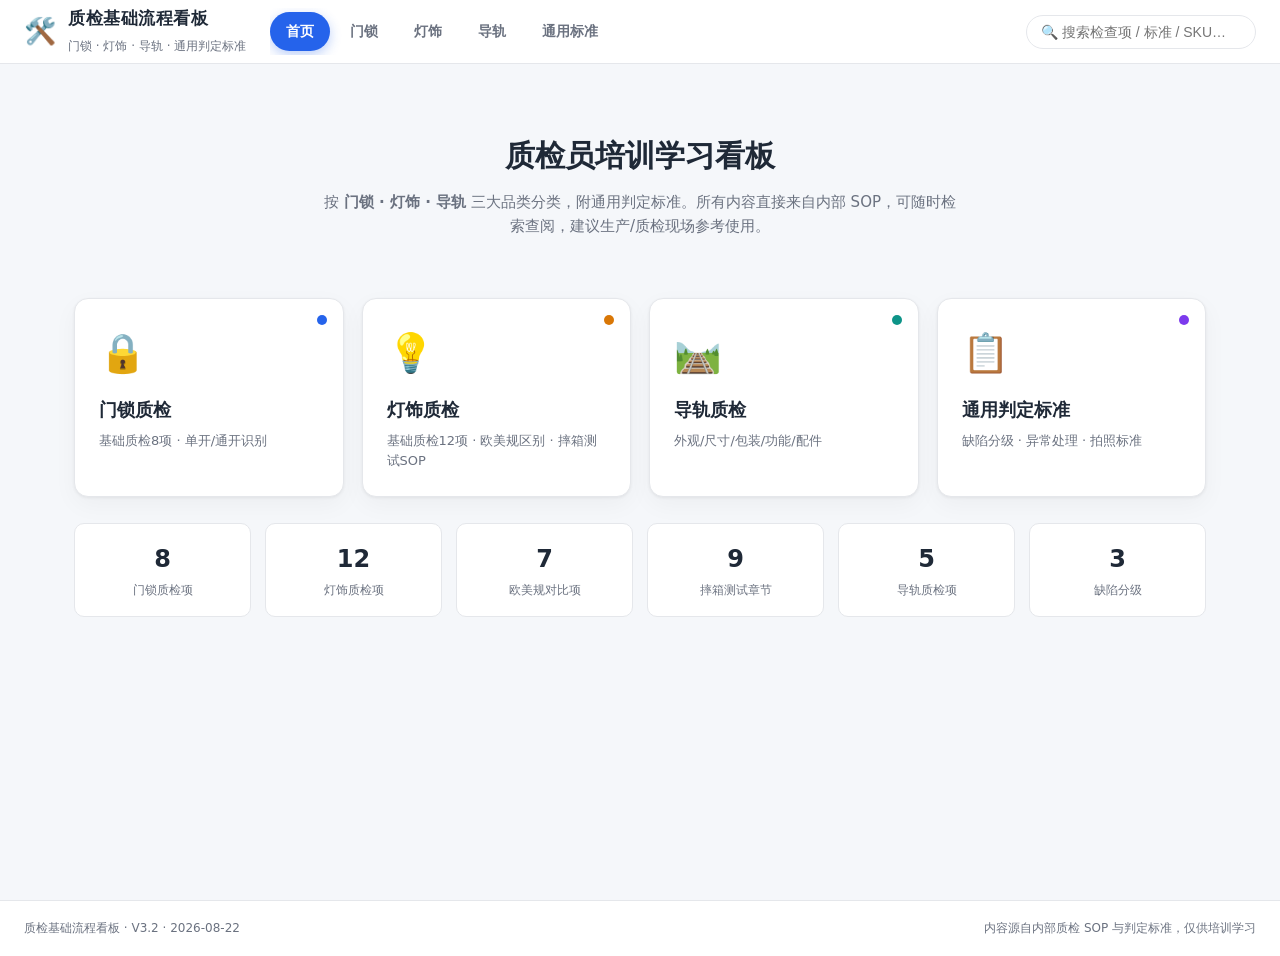
==== index.html @ 4787b9de "V3.2 · 2026-08-22 灯饰 4 项改名 + ?v= 升级 20260822b（index.html ?v=20260822b）" ====
<!DOCTYPE html>
<html lang="zh-CN">
<head>
<meta charset="UTF-8">
<meta name="viewport" content="width=device-width, initial-scale=1.0">
<title>质检基础流程看板 · 门锁 / 灯饰 / 导轨</title>
<link rel="icon" href="data:image/svg+xml,<svg xmlns='http://www.w3.org/2000/svg' viewBox='0 0 100 100'><text y='.9em' font-size='90'>🛠️</text></svg>">
<link rel="stylesheet" href="style.css?v=20260822bb">
</head>
<body>
<header class="topbar">
  <div class="brand">
    <span class="logo">🛠️</span>
    <div class="brand-text">
      <h1>质检基础流程看板</h1>
      <span class="sub">门锁 · 灯饰 · 导轨 · 通用判定标准</span>
    </div>
  </div>
  <nav class="tabs">
    <a href="#/home" class="tab" data-route="home">首页</a>
    <a href="#/lock" class="tab" data-route="lock">门锁</a>
    <a href="#/light" class="tab" data-route="light">灯饰</a>
    <a href="#/track" class="tab" data-route="track">导轨</a>
    <a href="#/standard" class="tab" data-route="standard">通用标准</a>
  </nav>
  <div class="search">
    <input id="searchBox" type="search" placeholder="🔍 搜索检查项 / 标准 / SKU…" autocomplete="off">
  </div>
</header>

<main id="view" class="view"></main>

<footer class="footer">
  <span>质检基础流程看板 <span id="ver"></span></span>
  <span>内容源自内部质检 SOP 与判定标准，仅供培训学习</span>
</footer>

<script src="data.js?v=20260822bb"></script>
<script src="app.js?v=20260822bb"></script>
</body>
</html>
---- style.css ----
:root{
  --bg:#f5f7fa; --card:#fff; --ink:#1f2937; --muted:#6b7280;
  --line:#e5e7eb; --primary:#2563eb; --accent:#0d9488;
  --ok:#16a34a; --warn:#d97706; --bad:#dc2626;
  --radius:14px; --shadow:0 1px 3px rgba(0,0,0,.06),0 8px 24px rgba(0,0,0,.04);
}
*{box-sizing:border-box}
html{scroll-behavior:smooth}
body{
  margin:0;font-family:"Microsoft YaHei","PingFang SC","Segoe UI",system-ui,sans-serif;
  background:var(--bg);color:var(--ink);line-height:1.6;
}
/* ===== topbar ===== */
.topbar{
  position:sticky;top:0;z-index:50;display:flex;align-items:center;gap:24px;
  padding:0 24px;height:64px;background:rgba(255,255,255,.92);
  backdrop-filter:blur(8px);border-bottom:1px solid var(--line);
}
.brand{display:flex;align-items:center;gap:12px;flex-shrink:0}
.logo{font-size:26px}
.brand-text h1{font-size:17px;margin:0;letter-spacing:.5px}
.brand-text .sub{font-size:12px;color:var(--muted)}
.tabs{
  display:flex;gap:4px;
  flex:1;min-width:0;
  overflow-x:auto;overflow-y:hidden;
  scrollbar-width:none;-ms-overflow-style:none;
  padding:4px 0;
}
.tabs::-webkit-scrollbar{display:none}
.tab{
  flex-shrink:0;
  padding:8px 16px;border-radius:999px;text-decoration:none;color:var(--muted);
  font-size:14px;font-weight:600;transition:.15s;white-space:nowrap;
  -webkit-tap-highlight-color:transparent;
}
.tab:hover{background:#eef2f7;color:var(--ink)}
.tab.active{background:var(--primary);color:#fff;box-shadow:0 4px 12px rgba(37,99,235,.3)}
.search{flex-shrink:0;margin-left:auto}
.search input{
  width:230px;padding:8px 14px;border:1px solid var(--line);border-radius:999px;
  font-size:14px;outline:none;background:#fff;transition:.15s;
}
.search input:focus{border-color:var(--primary);box-shadow:0 0 0 3px rgba(37,99,235,.12)}

/* ===== main view ===== */
.view{max-width:1180px;margin:0 auto;padding:28px 24px 80px;min-height:calc(100vh - 64px)}

/* ===== footer ===== */
.footer{
  display:flex;justify-content:space-between;flex-wrap:wrap;gap:8px;
  padding:18px 24px;border-top:1px solid var(--line);color:var(--muted);
  font-size:12px;background:#fff;
}

/* ===== page head ===== */
.page-head{margin-bottom:24px}
.page-head h2{margin:0 0 6px;font-size:26px;display:flex;align-items:center;gap:10px}
.page-head p{margin:0;color:var(--muted);font-size:14px}
.crumbs{font-size:12px;color:var(--muted);margin-bottom:10px}
.crumbs a{color:var(--primary);text-decoration:none}

/* ===== card ===== */
.card{
  background:var(--card);border-radius:var(--radius);padding:22px 24px;
  box-shadow:var(--shadow);margin-bottom:20px;border:1px solid var(--line);
}
.card-title{display:flex;align-items:center;justify-content:space-between;gap:12px;margin-bottom:14px}
.card-title h3{margin:0;font-size:18px}
.card-title .src{font-size:11px;color:var(--muted);background:#f3f4f6;padding:3px 9px;border-radius:6px;white-space:nowrap}
.note{font-size:13px;color:var(--muted);margin:-4px 0 16px}

/* ===== table ===== */
.table-wrap{overflow-x:auto;-webkit-overflow-scrolling:touch;margin:0 -4px;padding:0 4px}
table{width:100%;border-collapse:collapse;font-size:14px;table-layout:fixed;min-width:480px}
th,td{text-align:left;padding:11px 15px;border-bottom:1px solid var(--line);vertical-align:top;word-break:break-word}
th{background:#f9fafb;font-weight:600;color:#374151;position:sticky;top:0}
tbody tr:hover{background:#fafbfc}
table.col2 th:first-child,table.col2 td:first-child{width:42%}
table.col2 th:last-child,table.col2 td:last-child{width:58%}
/* ===== brand-grid ===== */
.brand-grid{
  display:grid;
  grid-template-columns:240px 1fr;
  column-gap:80px;
  row-gap:0;
  font-size:14px;
  border:1px solid var(--line);
  border-radius:8px;
  overflow:hidden;
}
.brand-grid .bh{
  font-weight:600;color:#374151;
  background:#f9fafb;padding:14px 18px;
  border-bottom:2px solid var(--line);
  white-space:nowrap;
}
.brand-grid .bc{
  padding:14px 18px;
  border-bottom:1px solid var(--line);
  white-space:nowrap;
  min-width:0;
}
.brand-grid .bc.brand{font-weight:600;font-family:Consolas,"Courier New",monospace}
.brand-grid .bc:nth-last-child(-n+2){border-bottom:none}
.brand-grid pre.cell{white-space:nowrap}
@media(max-width:520px){
  .brand-grid{grid-template-columns:120px 1fr;gap:0 30px}
}
td.num,th.num{width:54px;text-align:center;color:var(--muted);font-variant-numeric:tabular-nums}
.mono{font-family:Consolas,"Courier New",monospace}
pre.cell{white-space:pre-wrap;margin:0;font-family:inherit;font-size:14px}

/* ===== badges ===== */
.badge{display:inline-block;padding:2px 10px;border-radius:999px;font-size:12px;font-weight:600}
.b-crit{background:#fee2e2;color:#b91c1c}
.b-main{background:#ffedd5;color:#c2410c}
.b-min{background:#dcfce7;color:#15803d}

/* ===== logic ===== */
.logic-grid{display:grid;grid-template-columns:repeat(auto-fill,minmax(220px,1fr));gap:14px;margin-bottom:18px}
.logic-card{border:1px solid var(--line);border-radius:10px;padding:14px;background:#fff}
.logic-card.single{border-left:4px solid var(--primary)}
.logic-card.master{border-left:4px solid var(--warn)}
.logic-card .lbl{font-size:12px;color:var(--muted);margin-bottom:8px}
.logic-card .skus{display:flex;flex-wrap:wrap;gap:6px}
.logic-card .sku{font-family:Consolas,monospace;background:#f3f4f6;padding:3px 8px;border-radius:5px;font-size:13px}
.rules{background:#eff6ff;border-radius:10px;padding:16px 20px;border-left:4px solid var(--primary)}
.rules ol{margin:0;padding-left:20px}
.rules li{margin-bottom:6px;font-size:14px}

/* ===== compare ===== */
.cmp{display:grid;grid-template-columns:120px 1fr 1fr;gap:0;border:1px solid var(--line);border-radius:10px;overflow:hidden}
.cmp .h{background:#f9fafb;font-weight:600;padding:10px 14px;border-bottom:1px solid var(--line);text-align:center}
.cmp .item{font-weight:600;padding:12px 14px;border-bottom:1px solid var(--line);border-right:1px solid var(--line);background:#fafbfc}
.cmp .cell{padding:12px 14px;border-bottom:1px solid var(--line)}
.cmp .cell.us{border-right:1px solid var(--line)}
.cmp .cell.us,.cmp .cell.us pre.cell{color:#1d4ed8}
.cmp .cell.eu,.cmp .cell.eu pre.cell{color:#b45309}
.cmp .row:last-child>*{border-bottom:none}
.cmp-flag{display:inline-flex;align-items:center;gap:6px;font-weight:600;font-size:13px}
.flag-us{color:#1d4ed8}.flag-eu{color:#b45309}
.footer-note{margin-top:14px;background:#fef3c7;border-radius:8px;padding:12px 16px;font-size:13px;color:#92400e}

/* ===== grade ===== */
.grade{border-left:6px solid var(--bad);border-radius:0 10px 10px 0;padding:18px 22px;margin-bottom:16px;background:#fff;border:1px solid var(--line);border-left-width:6px}
.grade.main{border-left-color:var(--warn)}
.grade.min{border-left-color:var(--ok)}
.grade h4{margin:0 0 4px;font-size:17px;display:flex;align-items:center;gap:10px;flex-wrap:wrap}
.grade .rate{font-weight:600;color:#374151;font-size:13px;margin-bottom:10px}
.grade dl{margin:6px 0 0;display:grid;grid-template-columns:88px 1fr;gap:6px 12px;font-size:14px}
.grade dt{color:var(--muted);font-weight:600}
.grade dd{margin:0}

/* ===== doc ===== */
.doc-block{margin-bottom:20px}
.doc-block h4{font-size:17px;margin:0 0 8px;color:var(--primary);border-left:4px solid var(--primary);padding-left:10px}
.doc-block h5{font-size:15px;margin:14px 0 6px;color:#374151}
.doc-block p{margin:0 0 8px;font-size:14px}
.doc-block ul{margin:0 0 8px;padding-left:22px}
.doc-block li{margin-bottom:5px;font-size:14px}
.kv{display:grid;grid-template-columns:130px 1fr;gap:8px 14px;background:#f9fafb;border-radius:8px;padding:14px 18px;margin:6px 0}
.kv .k{color:var(--muted);font-weight:600}

/* ===== home ===== */
.hero{text-align:center;padding:40px 20px 30px}
.hero .big{font-size:30px;font-weight:800;margin:0 0 10px}
.hero .lead{color:var(--muted);font-size:15px;max-width:640px;margin:0 auto}
.cat-grid{display:grid;grid-template-columns:repeat(auto-fill,minmax(240px,1fr));gap:18px;margin-top:30px}
.cat-card{
  text-decoration:none;color:inherit;background:var(--card);border:1px solid var(--line);
  border-radius:var(--radius);padding:24px;box-shadow:var(--shadow);transition:.18s;
  display:block;position:relative;overflow:hidden;
}
.cat-card:hover{transform:translateY(-4px);box-shadow:0 12px 30px rgba(0,0,0,.1)}
.cat-card .ic{font-size:38px;margin-bottom:12px;display:block}
.cat-card h3{margin:0 0 6px;font-size:18px}
.cat-card p{margin:0;color:var(--muted);font-size:13px}
.cat-card .tag{position:absolute;top:16px;right:16px;width:10px;height:10px;border-radius:50%}
.stat-row{display:grid;grid-template-columns:repeat(auto-fill,minmax(150px,1fr));gap:14px;margin-top:26px}
.stat{background:#fff;border:1px solid var(--line);border-radius:10px;padding:16px;text-align:center}
.stat .n{font-size:24px;font-weight:800}
.stat .l{font-size:12px;color:var(--muted);margin-top:2px}

/* ===== search highlight ===== */
mark{background:#fde68a;border-radius:3px;padding:0 2px}
.hidden{display:none!important}

/* ===== responsive: 平板及以下 ===== */
@media(max-width:820px){
  .topbar{
    height:auto;padding:10px 14px;gap:10px;
    flex-wrap:wrap;
  }
  .tabs{
    order:3;width:100%;flex:none;
    gap:6px;padding:2px 0;
  }
  .tab{padding:7px 14px;font-size:13px}
  .brand-text .sub{display:none}
  .search{margin-left:auto;order:2}
  .search input{width:140px}
  .view{padding:18px 14px 60px}

  /* table: 移除最小宽度限制，让小表格正常显示 */
  table{min-width:auto;font-size:13px}
  th,td{padding:9px 10px}

  /* compare */
  .cmp{grid-template-columns:1fr}
  .cmp .item{border-right:none}
  .cmp .cell.us{border-right:none;border-bottom:1px solid var(--line)}

  /* grade */
  .grade dl{grid-template-columns:1fr}
  .grade{padding:14px 16px}

  /* kv */
  .kv{grid-template-columns:1fr}

  /* page head */
  .page-head h2{font-size:22px}
  .hero .big{font-size:26px}
  .hero{padding:30px 14px 20px}
}

/* ===== responsive: 手机 ===== */
@media(max-width:520px){
  .topbar{padding:8px 10px;gap:8px}
  .brand{gap:8px}
  .brand-text h1{font-size:15px}
  .logo{font-size:22px}
  .tab{padding:6px 12px;font-size:12px}
  .search input{width:100%;min-width:80px;font-size:13px}
  .view{padding:14px 10px 50px}

  /* card */
  .card{padding:16px 14px;border-radius:12px}
  .card-title h3{font-size:16px}

  /* table */
  th,td{padding:7px 8px;font-size:12px}
  pre.cell{font-size:12px}

  /* logic */
  .logic-grid{grid-template-columns:1fr;gap:10px}
  .logic-card{padding:12px}

  /* home */
  .hero{padding:24px 10px 16px}
  .hero .big{font-size:22px}
  .hero .lead{font-size:13px}
  .cat-grid{grid-template-columns:1fr;gap:12px}
  .cat-card{padding:18px}
  .cat-card .ic{font-size:30px}
  .stat-row{grid-template-columns:repeat(3,1fr);gap:10px}
  .stat{padding:12px 8px}
  .stat .n{font-size:20px}

  /* compare */
  .cmp .h{padding:8px 10px;font-size:12px}
  .cmp .item,.cmp .cell{padding:10px;font-size:13px}

  /* grade */
  .grade h4{font-size:15px}

  /* doc */
  .doc-block h4{font-size:15px}
  .doc-block p,.doc-block li{font-size:13px}
  .kv{padding:10px 14px;font-size:13px}
  .kv .k{font-size:13px}

  /* rules */
  .rules{padding:12px 14px}
  .rules li{font-size:13px}

  /* footer */
  .footer{flex-direction:column;text-align:center;gap:4px;padding:14px 10px;font-size:11px}
}

/* ===== responsive: 极小屏 ===== */
@media(max-width:380px){
  .brand-text .sub{display:none}
  .stat-row{grid-template-columns:repeat(2,1fr)}
  .topbar{gap:6px}
  .search input{min-width:70px;padding:6px 10px}
  .tabs{gap:4px}
  .tab{padding:5px 10px;font-size:11px}
}
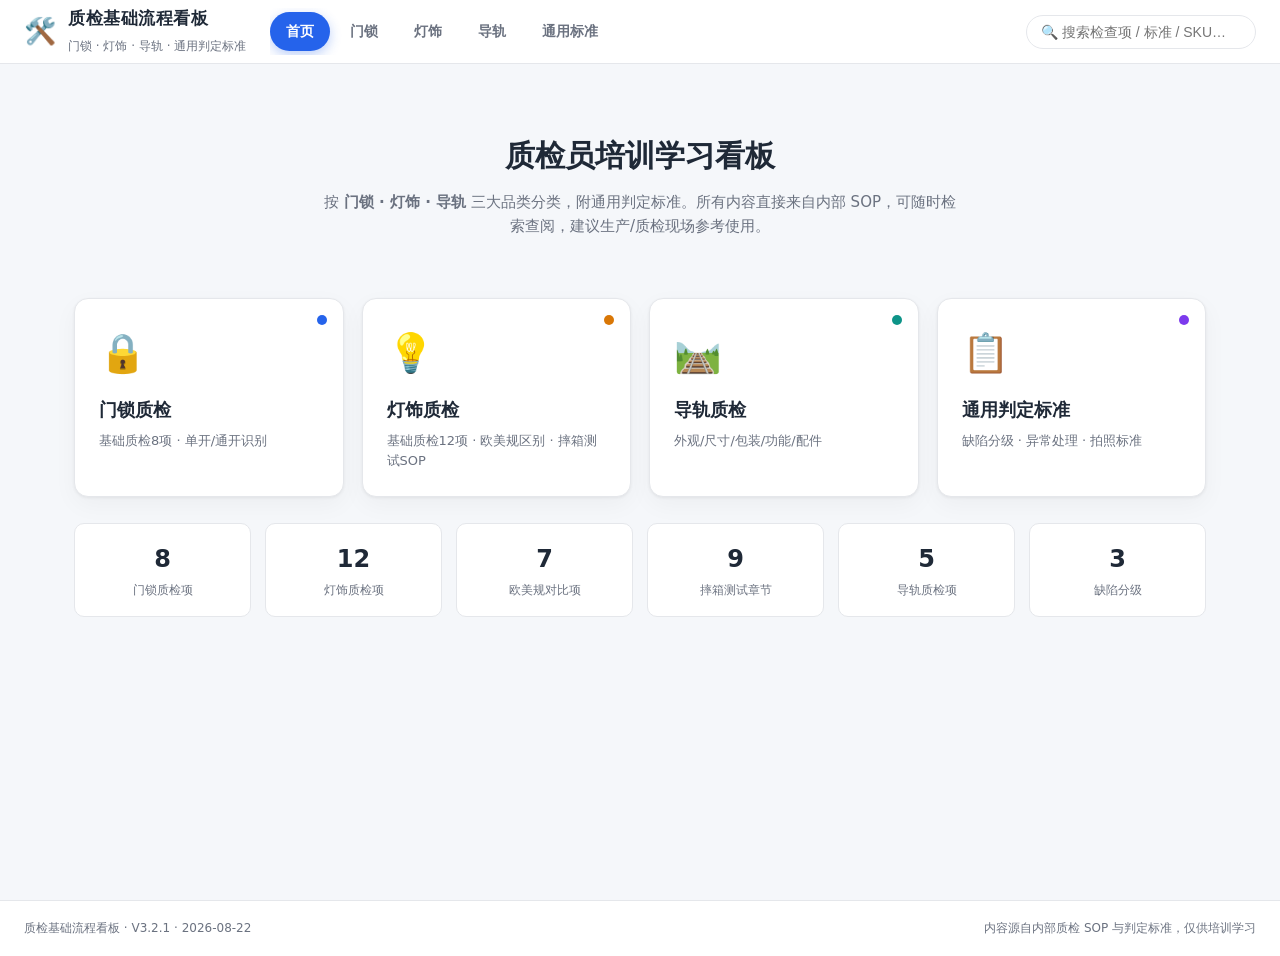
==== commit 2be55d91: "V3.2.1 · 2026-08-22 ?v=20260822d" ====
--- a/index.html
+++ b/index.html
@@ -1,41 +1,41 @@
-<!DOCTYPE html>
-<html lang="zh-CN">
-<head>
-<meta charset="UTF-8">
-<meta name="viewport" content="width=device-width, initial-scale=1.0">
-<title>质检基础流程看板 · 门锁 / 灯饰 / 导轨</title>
-<link rel="icon" href="data:image/svg+xml,<svg xmlns='http://www.w3.org/2000/svg' viewBox='0 0 100 100'><text y='.9em' font-size='90'>🛠️</text></svg>">
-<link rel="stylesheet" href="style.css?v=20260822bb">
-</head>
-<body>
-<header class="topbar">
-  <div class="brand">
-    <span class="logo">🛠️</span>
-    <div class="brand-text">
-      <h1>质检基础流程看板</h1>
-      <span class="sub">门锁 · 灯饰 · 导轨 · 通用判定标准</span>
-    </div>
-  </div>
-  <nav class="tabs">
-    <a href="#/home" class="tab" data-route="home">首页</a>
-    <a href="#/lock" class="tab" data-route="lock">门锁</a>
-    <a href="#/light" class="tab" data-route="light">灯饰</a>
-    <a href="#/track" class="tab" data-route="track">导轨</a>
-    <a href="#/standard" class="tab" data-route="standard">通用标准</a>
-  </nav>
-  <div class="search">
-    <input id="searchBox" type="search" placeholder="🔍 搜索检查项 / 标准 / SKU…" autocomplete="off">
-  </div>
-</header>
-
-<main id="view" class="view"></main>
-
-<footer class="footer">
-  <span>质检基础流程看板 <span id="ver"></span></span>
-  <span>内容源自内部质检 SOP 与判定标准，仅供培训学习</span>
-</footer>
-
-<script src="data.js?v=20260822bb"></script>
-<script src="app.js?v=20260822bb"></script>
-</body>
-</html>
+<!DOCTYPE html>
+<html lang="zh-CN">
+<head>
+<meta charset="UTF-8">
+<meta name="viewport" content="width=device-width, initial-scale=1.0">
+<title>质检基础流程看板 · 门锁 / 灯饰 / 导轨</title>
+<link rel="icon" href="data:image/svg+xml,<svg xmlns='http://www.w3.org/2000/svg' viewBox='0 0 100 100'><text y='.9em' font-size='90'>🛠️</text></svg>">
+<link rel="stylesheet" href="style.css?v=20260822d">
+</head>
+<body>
+<header class="topbar">
+  <div class="brand">
+    <span class="logo">🛠️</span>
+    <div class="brand-text">
+      <h1>质检基础流程看板</h1>
+      <span class="sub">门锁 · 灯饰 · 导轨 · 通用判定标准</span>
+    </div>
+  </div>
+  <nav class="tabs">
+    <a href="#/home" class="tab" data-route="home">首页</a>
+    <a href="#/lock" class="tab" data-route="lock">门锁</a>
+    <a href="#/light" class="tab" data-route="light">灯饰</a>
+    <a href="#/track" class="tab" data-route="track">导轨</a>
+    <a href="#/standard" class="tab" data-route="standard">通用标准</a>
+  </nav>
+  <div class="search">
+    <input id="searchBox" type="search" placeholder="🔍 搜索检查项 / 标准 / SKU…" autocomplete="off">
+  </div>
+</header>
+
+<main id="view" class="view"></main>
+
+<footer class="footer">
+  <span>质检基础流程看板 <span id="ver"></span></span>
+  <span>内容源自内部质检 SOP 与判定标准，仅供培训学习</span>
+</footer>
+
+<script src="data.js?v=20260822d"></script>
+<script src="app.js?v=20260822d"></script>
+</body>
+</html>
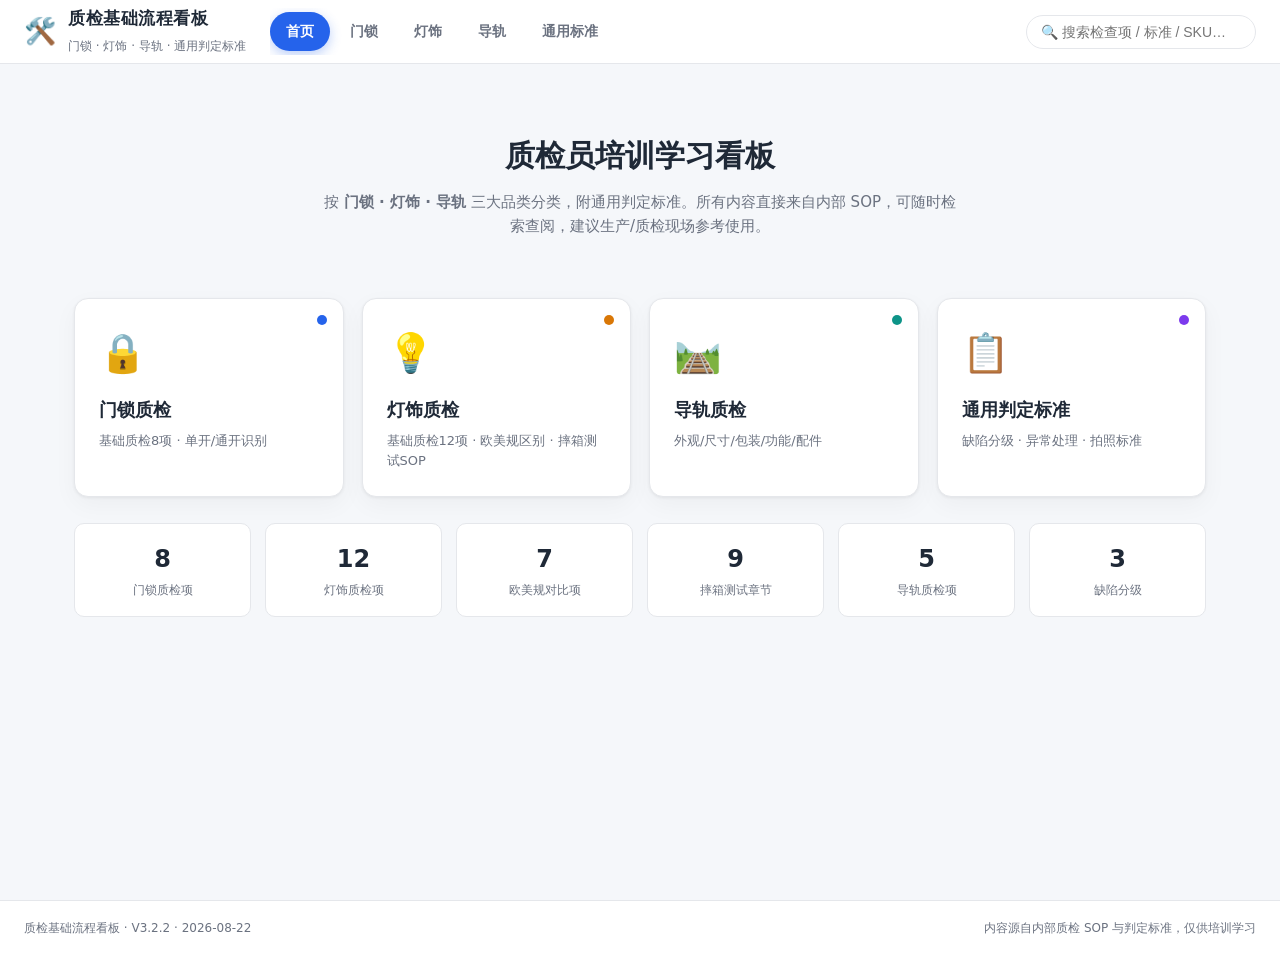
==== commit fc68190f: "V3.2.2 · 2026-08-22 ?v=20260822e" ====
--- a/index.html
+++ b/index.html
@@ -5,7 +5,7 @@
 <meta name="viewport" content="width=device-width, initial-scale=1.0">
 <title>质检基础流程看板 · 门锁 / 灯饰 / 导轨</title>
 <link rel="icon" href="data:image/svg+xml,<svg xmlns='http://www.w3.org/2000/svg' viewBox='0 0 100 100'><text y='.9em' font-size='90'>🛠️</text></svg>">
-<link rel="stylesheet" href="style.css?v=20260822d">
+<link rel="stylesheet" href="style.css?v=20260822e">
 </head>
 <body>
 <header class="topbar">
@@ -35,7 +35,7 @@
   <span>内容源自内部质检 SOP 与判定标准，仅供培训学习</span>
 </footer>
 
-<script src="data.js?v=20260822d"></script>
-<script src="app.js?v=20260822d"></script>
+<script src="data.js?v=20260822e"></script>
+<script src="app.js?v=20260822e"></script>
 </body>
 </html>
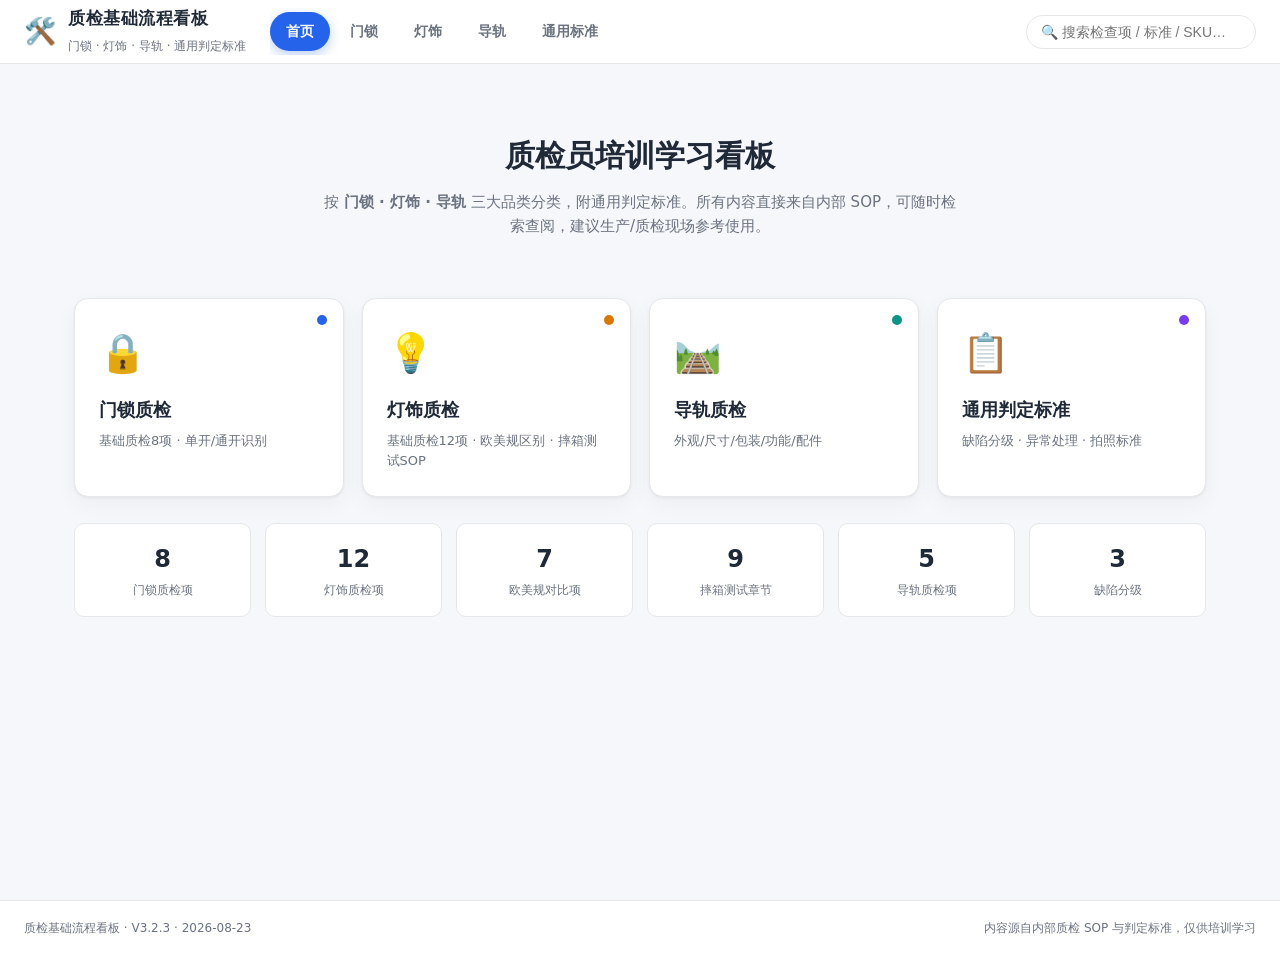
==== commit d1e838b5: "V3.2.3 · 2026-08-23 ?v=20260822f" ====
--- a/index.html
+++ b/index.html
@@ -5,7 +5,7 @@
 <meta name="viewport" content="width=device-width, initial-scale=1.0">
 <title>质检基础流程看板 · 门锁 / 灯饰 / 导轨</title>
 <link rel="icon" href="data:image/svg+xml,<svg xmlns='http://www.w3.org/2000/svg' viewBox='0 0 100 100'><text y='.9em' font-size='90'>🛠️</text></svg>">
-<link rel="stylesheet" href="style.css?v=20260822e">
+<link rel="stylesheet" href="style.css?v=20260822f">
 </head>
 <body>
 <header class="topbar">
@@ -35,7 +35,7 @@
   <span>内容源自内部质检 SOP 与判定标准，仅供培训学习</span>
 </footer>
 
-<script src="data.js?v=20260822e"></script>
-<script src="app.js?v=20260822e"></script>
+<script src="data.js?v=20260822f"></script>
+<script src="app.js?v=20260822f"></script>
 </body>
 </html>
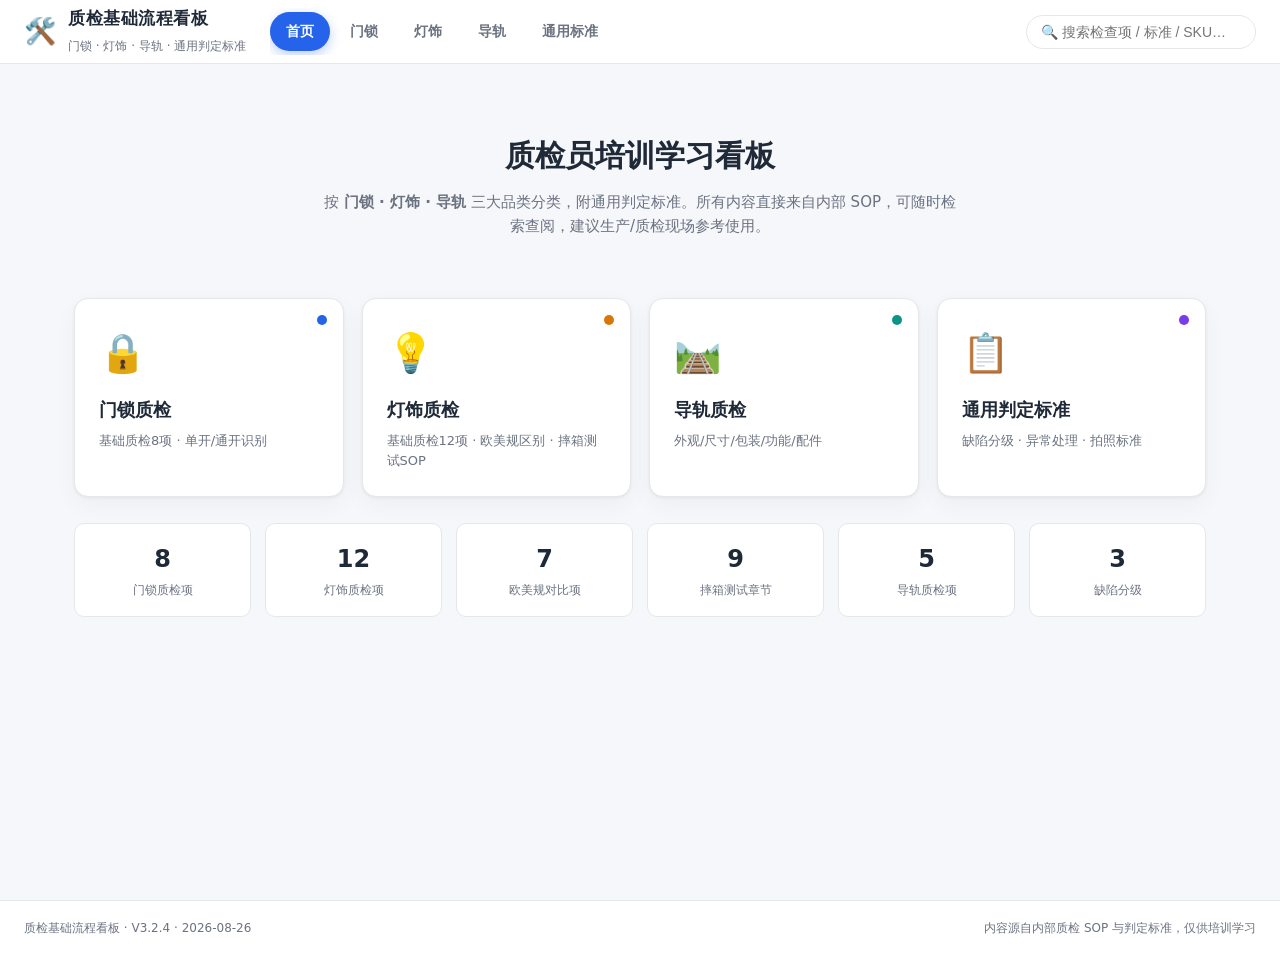
==== commit 5b88da1f: "V3.2.4 · 2026-08-26 ?v=20260826a" ====
--- a/index.html
+++ b/index.html
@@ -5,7 +5,7 @@
 <meta name="viewport" content="width=device-width, initial-scale=1.0">
 <title>质检基础流程看板 · 门锁 / 灯饰 / 导轨</title>
 <link rel="icon" href="data:image/svg+xml,<svg xmlns='http://www.w3.org/2000/svg' viewBox='0 0 100 100'><text y='.9em' font-size='90'>🛠️</text></svg>">
-<link rel="stylesheet" href="style.css?v=20260822f">
+<link rel="stylesheet" href="style.css?v=20260826a">
 </head>
 <body>
 <header class="topbar">
@@ -35,7 +35,7 @@
   <span>内容源自内部质检 SOP 与判定标准，仅供培训学习</span>
 </footer>
 
-<script src="data.js?v=20260822f"></script>
-<script src="app.js?v=20260822f"></script>
+<script src="data.js?v=20260826a"></script>
+<script src="app.js?v=20260826a"></script>
 </body>
 </html>
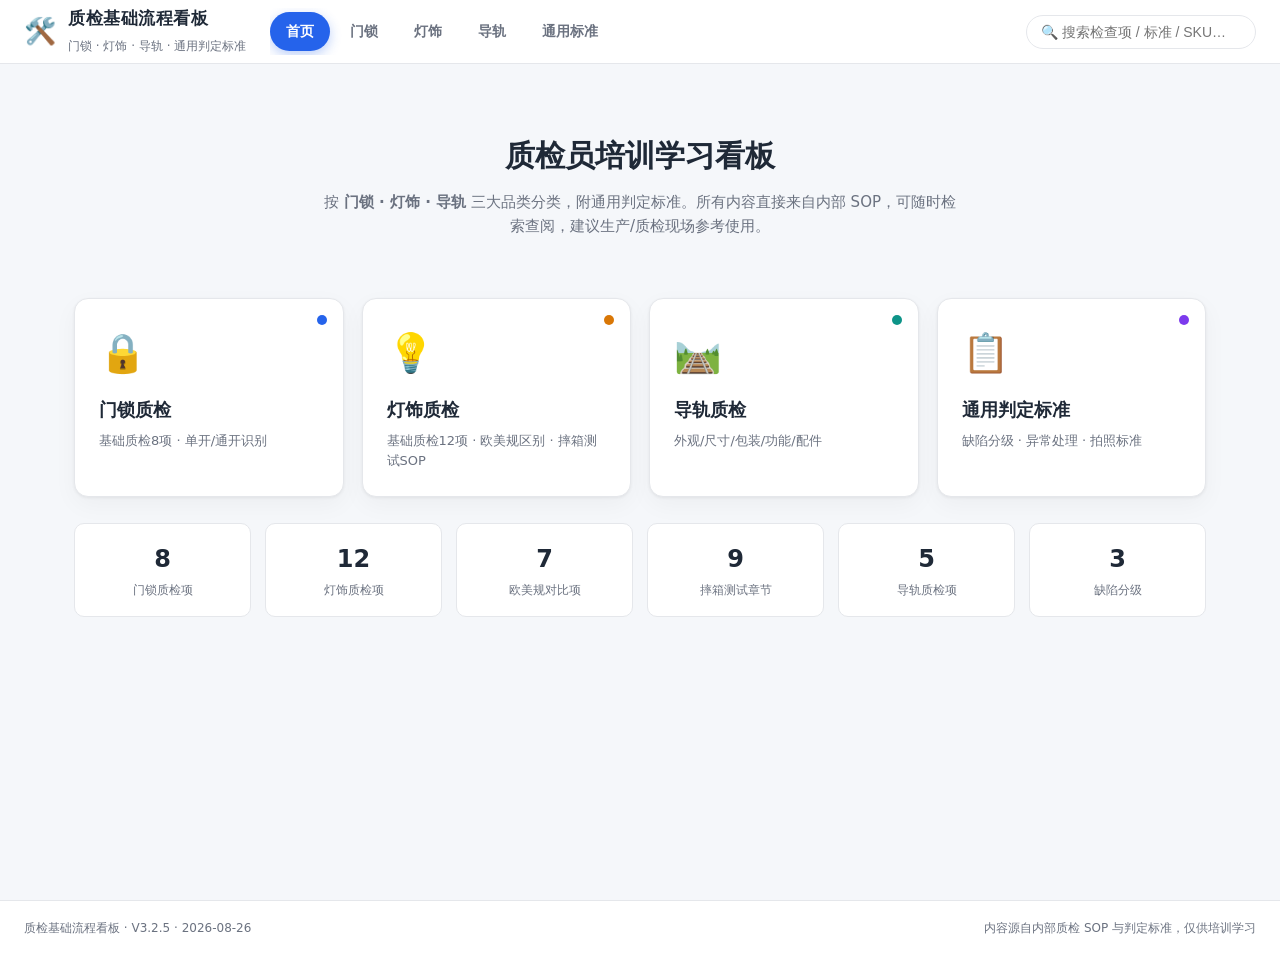
==== commit e725197f: "V3.2.5 · 2026-08-26 ?v=20260826b" ====
--- a/index.html
+++ b/index.html
@@ -5,7 +5,7 @@
 <meta name="viewport" content="width=device-width, initial-scale=1.0">
 <title>质检基础流程看板 · 门锁 / 灯饰 / 导轨</title>
 <link rel="icon" href="data:image/svg+xml,<svg xmlns='http://www.w3.org/2000/svg' viewBox='0 0 100 100'><text y='.9em' font-size='90'>🛠️</text></svg>">
-<link rel="stylesheet" href="style.css?v=20260826a">
+<link rel="stylesheet" href="style.css?v=20260826b">
 </head>
 <body>
 <header class="topbar">
@@ -35,7 +35,7 @@
   <span>内容源自内部质检 SOP 与判定标准，仅供培训学习</span>
 </footer>
 
-<script src="data.js?v=20260826a"></script>
-<script src="app.js?v=20260826a"></script>
+<script src="data.js?v=20260826b"></script>
+<script src="app.js?v=20260826b"></script>
 </body>
 </html>
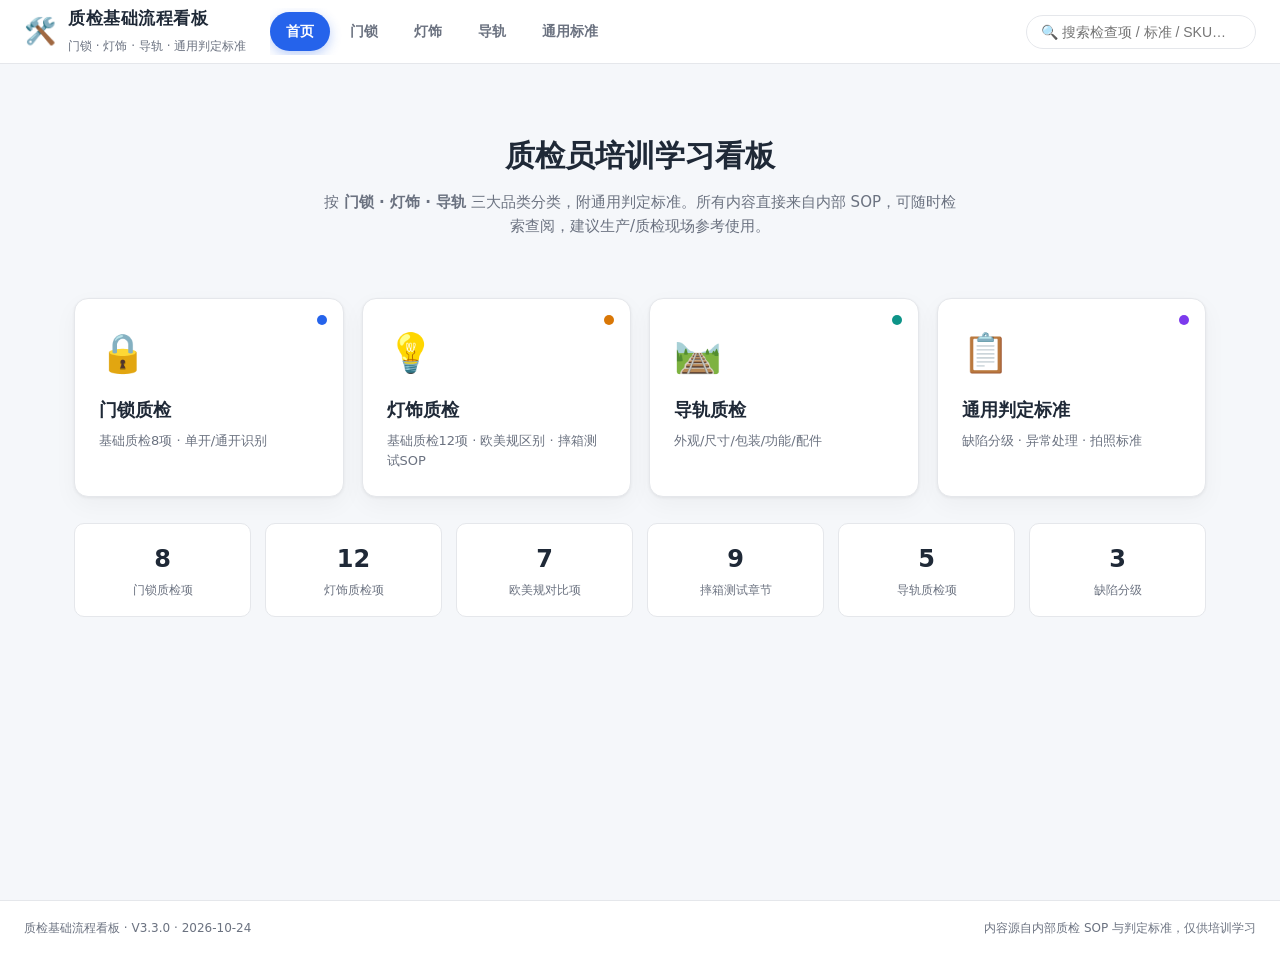
==== commit 1fd1e801: "V3.3.0 · 2026-10-24 按标准库01-标准库(10-14版)重建：门锁出货7项/灯具收货5+出货10/导轨收货14+出货11，缺陷分级按品类拆分（index.html）" ====
--- a/index.html
+++ b/index.html
@@ -1,41 +1,41 @@
-<!DOCTYPE html>
-<html lang="zh-CN">
-<head>
-<meta charset="UTF-8">
-<meta name="viewport" content="width=device-width, initial-scale=1.0">
-<title>质检基础流程看板 · 门锁 / 灯饰 / 导轨</title>
-<link rel="icon" href="data:image/svg+xml,<svg xmlns='http://www.w3.org/2000/svg' viewBox='0 0 100 100'><text y='.9em' font-size='90'>🛠️</text></svg>">
-<link rel="stylesheet" href="style.css?v=20260826b">
-</head>
-<body>
-<header class="topbar">
-  <div class="brand">
-    <span class="logo">🛠️</span>
-    <div class="brand-text">
-      <h1>质检基础流程看板</h1>
-      <span class="sub">门锁 · 灯饰 · 导轨 · 通用判定标准</span>
-    </div>
-  </div>
-  <nav class="tabs">
-    <a href="#/home" class="tab" data-route="home">首页</a>
-    <a href="#/lock" class="tab" data-route="lock">门锁</a>
-    <a href="#/light" class="tab" data-route="light">灯饰</a>
-    <a href="#/track" class="tab" data-route="track">导轨</a>
-    <a href="#/standard" class="tab" data-route="standard">通用标准</a>
-  </nav>
-  <div class="search">
-    <input id="searchBox" type="search" placeholder="🔍 搜索检查项 / 标准 / SKU…" autocomplete="off">
-  </div>
-</header>
-
-<main id="view" class="view"></main>
-
-<footer class="footer">
-  <span>质检基础流程看板 <span id="ver"></span></span>
-  <span>内容源自内部质检 SOP 与判定标准，仅供培训学习</span>
-</footer>
-
-<script src="data.js?v=20260826b"></script>
-<script src="app.js?v=20260826b"></script>
-</body>
-</html>
+<!DOCTYPE html>
+<html lang="zh-CN">
+<head>
+<meta charset="UTF-8">
+<meta name="viewport" content="width=device-width, initial-scale=1.0">
+<title>质检基础流程看板 · 门锁 / 灯饰 / 导轨</title>
+<link rel="icon" href="data:image/svg+xml,<svg xmlns='http://www.w3.org/2000/svg' viewBox='0 0 100 100'><text y='.9em' font-size='90'>🛠️</text></svg>">
+<link rel="stylesheet" href="style.css?v=20261024a">
+</head>
+<body>
+<header class="topbar">
+  <div class="brand">
+    <span class="logo">🛠️</span>
+    <div class="brand-text">
+      <h1>质检基础流程看板</h1>
+      <span class="sub">门锁 · 灯饰 · 导轨 · 通用判定标准</span>
+    </div>
+  </div>
+  <nav class="tabs">
+    <a href="#/home" class="tab" data-route="home">首页</a>
+    <a href="#/lock" class="tab" data-route="lock">门锁</a>
+    <a href="#/light" class="tab" data-route="light">灯饰</a>
+    <a href="#/track" class="tab" data-route="track">导轨</a>
+    <a href="#/standard" class="tab" data-route="standard">通用标准</a>
+  </nav>
+  <div class="search">
+    <input id="searchBox" type="search" placeholder="🔍 搜索检查项 / 标准 / SKU…" autocomplete="off">
+  </div>
+</header>
+
+<main id="view" class="view"></main>
+
+<footer class="footer">
+  <span>质检基础流程看板 <span id="ver"></span></span>
+  <span>内容源自内部质检 SOP 与判定标准，仅供培训学习</span>
+</footer>
+
+<script src="data.js?v=20261024a"></script>
+<script src="app.js?v=20261024a"></script>
+</body>
+</html>
